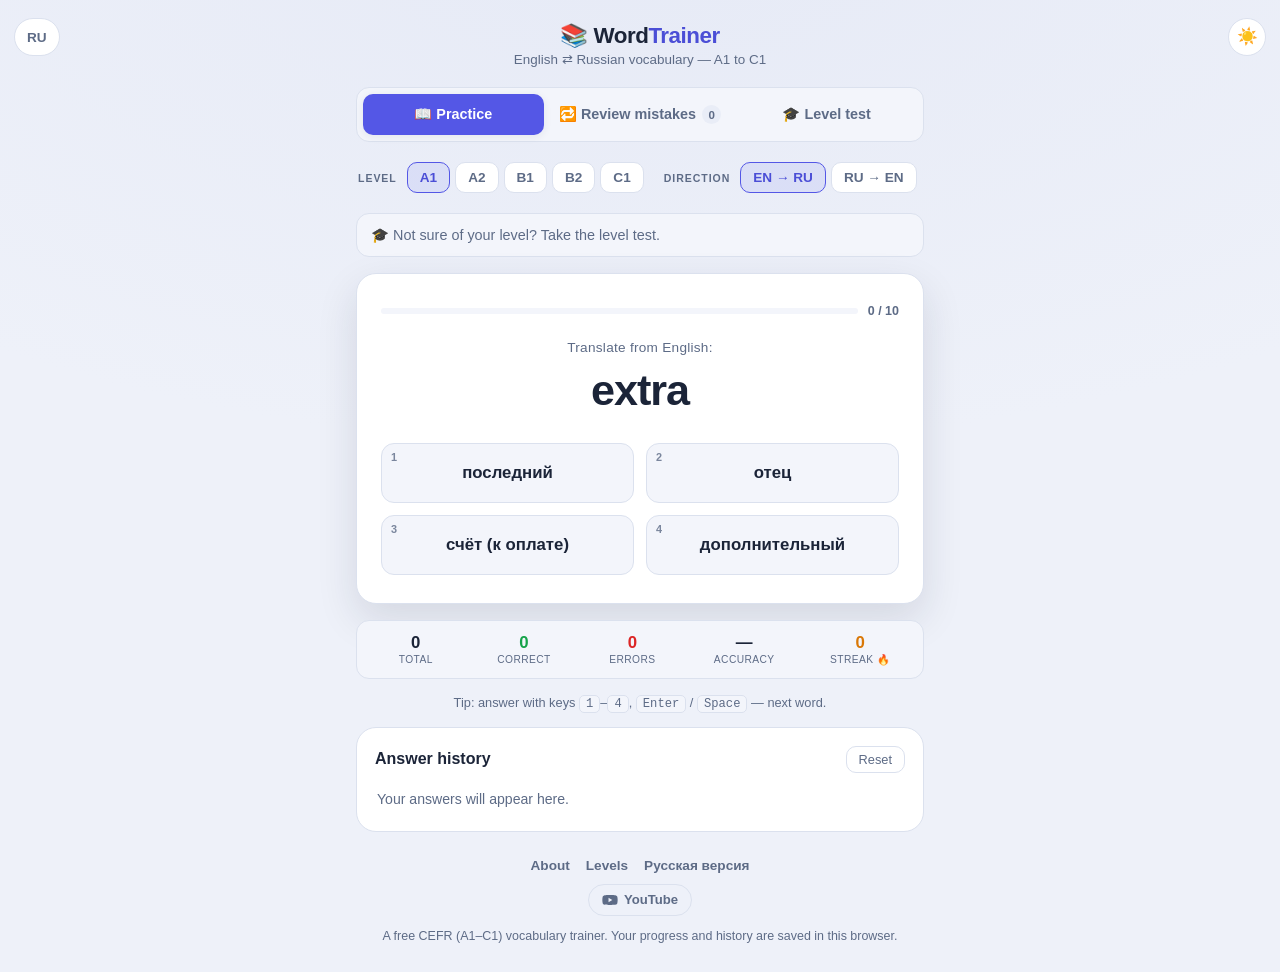
==== en/index.html @ 87e166eb "push" ====
<!DOCTYPE html>
<html lang="en">
<head>
  <meta charset="UTF-8" />
  <meta name="viewport" content="width=device-width, initial-scale=1.0, viewport-fit=cover" />
  <meta name="theme-color" content="#0b1020" />
  <title>English ⇄ Russian Vocabulary Trainer — Learn Words A1–C1 Free</title>
  <meta name="description" content="Free online vocabulary trainer: see a word and pick from 4 translation options. Levels A1–C1, both directions (English↔Russian), 10-word rounds, mistakes review, answer history and a level test." />
  <meta name="keywords" content="english vocabulary trainer, russian vocabulary, learn english words, learn russian words, A1 A2 B1 B2 C1, english level test, word quiz" />
  <meta name="robots" content="index, follow" />
  <link rel="canonical" href="https://example.com/en/" />
  <link rel="alternate" hreflang="en" href="https://example.com/en/" />
  <link rel="alternate" hreflang="ru" href="https://example.com/ru/" />
  <link rel="alternate" hreflang="x-default" href="https://example.com/ru/" />

  <meta property="og:type" content="website" />
  <meta property="og:title" content="English ⇄ Russian Vocabulary Trainer (A1–C1)" />
  <meta property="og:description" content="Learn vocabulary in a quiz format. Levels A1–C1, both directions, rounds, mistakes review, level test." />
  <meta property="og:locale" content="en_US" />
  <meta property="og:url" content="https://example.com/en/" />
  <meta name="twitter:card" content="summary" />
  <meta name="twitter:title" content="English ⇄ Russian Vocabulary Trainer (A1–C1)" />
  <meta name="twitter:description" content="Learn vocabulary in a quiz format. Levels A1–C1, level test." />

  <link rel="icon" href="data:image/svg+xml,<svg xmlns='http://www.w3.org/2000/svg' viewBox='0 0 100 100'><text y='.9em' font-size='90'>📚</text></svg>" />

  <script type="application/ld+json">
  {
    "@context": "https://schema.org",
    "@type": "WebApplication",
    "name": "English ⇄ Russian Vocabulary Trainer",
    "description": "Online vocabulary trainer with levels A1–C1 in a quiz format with 4 answer options.",
    "applicationCategory": "EducationalApplication",
    "operatingSystem": "Web",
    "inLanguage": "en",
    "offers": { "@type": "Offer", "price": "0", "priceCurrency": "USD" }
  }
  </script>
  <script type="application/ld+json">
  { "@context": "https://schema.org", "@graph": [
    { "@type": "WebSite", "@id": "https://example.com/#website", "url": "https://example.com/", "name": "WordTrainer", "inLanguage": "en" },
    { "@type": "Organization", "@id": "https://example.com/#org", "name": "WordTrainer", "url": "https://example.com/", "logo": "https://example.com/icon.svg" }
  ] }
  </script>

  <link rel="stylesheet" href="../css/style.css" />
  <script>
    (function () {
      try {
        var t = localStorage.getItem("wordtrainer_theme");
        if (!t) { t = (window.matchMedia && window.matchMedia("(prefers-color-scheme: light)").matches) ? "light" : "dark"; }
        document.documentElement.setAttribute("data-theme", t);
      } catch (e) {}
    })();
  </script>
</head>
<body>
  <a class="skip-link" href="#quiz">Skip to the trainer</a>

  <header class="app-header">
    <a class="lang-switch" href="../ru/" hreflang="ru" aria-label="Переключиться на русский">RU</a>
    <button class="theme-btn" id="theme-btn" type="button" aria-label="Toggle theme" title="Toggle theme">🌙</button>
    <h1 class="logo">📚 Word<span>Trainer</span></h1>
    <p class="tagline">English ⇄ Russian vocabulary — A1 to C1</p>
  </header>

  <main class="container">
    <section class="controls" aria-label="Settings">
      <div class="control-group">
        <span class="control-label">Level</span>
        <div class="level-switch" role="group" aria-label="Choose level">
          <button class="level-btn is-active" data-level="A1">A1</button>
          <button class="level-btn" data-level="A2">A2</button>
          <button class="level-btn" data-level="B1">B1</button>
          <button class="level-btn" data-level="B2">B2</button>
          <button class="level-btn" data-level="C1">C1</button>
        </div>
      </div>
      <div class="control-group">
        <span class="control-label">Direction</span>
        <div class="dir-switch" role="group" aria-label="Translation direction">
          <button class="dir-btn is-active" data-dir="en-ru">EN → RU</button>
          <button class="dir-btn" data-dir="ru-en">RU → EN</button>
        </div>
      </div>
    </section>

    <nav class="modes" aria-label="Modes">
      <button class="mode-btn is-active" data-mode="infinite">📖 Practice</button>
      <button class="mode-btn" data-mode="mistakes">🔁 Review mistakes <span class="badge" id="mistakes-count">0</span></button>
      <button class="mode-btn" data-mode="test">🎓 Level test</button>
    </nav>

    <div class="suggest is-tip" id="suggest">
      <span id="suggest-text"></span>
      <span class="suggest-actions">
        <button id="suggest-accept" class="suggest-yes">Go</button>
        <button id="suggest-dismiss" class="suggest-no">Not now</button>
      </span>
    </div>

    <section class="stats" aria-label="Statistics" id="stats-panel">
      <div class="stat"><span class="stat-value" id="stat-total">0</span><span class="stat-name">Total</span></div>
      <div class="stat"><span class="stat-value stat-correct" id="stat-correct">0</span><span class="stat-name">Correct</span></div>
      <div class="stat"><span class="stat-value stat-wrong" id="stat-wrong">0</span><span class="stat-name">Errors</span></div>
      <div class="stat"><span class="stat-value" id="stat-accuracy">—</span><span class="stat-name">Accuracy</span></div>
      <div class="stat"><span class="stat-value stat-streak" id="stat-streak">0</span><span class="stat-name">Streak 🔥</span></div>
    </section>

    <section class="quiz" id="quiz" aria-live="polite">
      <div class="round-progress" id="round-progress">
        <div class="round-bar"><div class="round-bar-fill" id="round-bar-fill"></div></div>
        <span class="round-count" id="round-count">0 / 10</span>
      </div>
      <p class="quiz-prompt" id="quiz-prompt">Translate the word:</p>
      <h2 class="quiz-word" id="quiz-word">—</h2>
      <div class="options" id="options"></div>
      <button class="next-btn" id="next-btn" hidden>Next →</button>
    </section>

    <section class="summary" id="summary" hidden>
      <div class="summary-emoji" id="summary-emoji">🎉</div>
      <h2 class="summary-title" id="summary-title">Round complete!</h2>
      <div class="summary-score"><span id="summary-correct">0</span> / <span id="summary-total">10</span></div>
      <p class="summary-line" id="summary-acc">Accuracy: 0%</p>
      <p class="summary-line" id="summary-streak">Streak: 0 🔥</p>
      <div class="summary-actions">
        <button class="next-btn" id="summary-again">10 more words →</button>
        <button class="reset-btn" id="summary-level">Change level</button>
      </div>
    </section>

    <section class="testbox" id="testbox" hidden>
      <div id="test-intro">
        <h2 class="testbox-title">🎓 Level test</h2>
        <p class="testbox-desc">An adaptive test: words go from easy (A1) to hard (C1). As soon as it gets tough, the test stops on its own. Takes 1–2 minutes.</p>
        <button class="next-btn" id="test-start">Start test</button>
      </div>
      <div id="test-progress" hidden>
        <p class="test-meta"><span id="test-level-label">A1</span> · question <span id="test-q-num">1</span></p>
        <div class="test-bar"><div class="test-bar-fill" id="test-bar-fill"></div></div>
        <p class="quiz-prompt" id="test-prompt">Translate the word:</p>
        <h2 class="quiz-word" id="test-word">—</h2>
        <div class="options" id="test-options"></div>
      </div>
      <div id="test-result" hidden>
        <h2 class="testbox-title">Your level: <span id="test-level-result">—</span></h2>
        <div id="test-breakdown" class="test-breakdown"></div>
        <div class="test-result-actions">
          <button class="next-btn" id="test-use-level">Study at this level</button>
          <button class="reset-btn" id="test-retry">Retake</button>
        </div>
      </div>
    </section>

    <p class="hint" id="hint">Tip: answer with keys <kbd>1</kbd>–<kbd>4</kbd>, <kbd>Enter</kbd> / <kbd>Space</kbd> — next word.</p>

    <section class="history" id="history-section">
      <div class="history-head">
        <h2 class="history-title">Answer history</h2>
        <button class="reset-btn small" id="reset-btn">Reset</button>
      </div>
      <ul class="history-list" id="history-list">
        <li class="history-empty">Your answers will appear here.</li>
      </ul>
    </section>
  </main>

  <footer class="app-footer">
    <nav class="footer-nav" aria-label="Footer">
      <a href="about/">About</a>
      <a href="level/a1/">Levels</a>
      <a href="../ru/" hreflang="ru">Русская версия</a>
    </nav>
    <div class="footer-social">
      <a class="social" href="#" rel="noopener" target="_blank" aria-label="YouTube">
        <svg viewBox="0 0 24 24" fill="currentColor" aria-hidden="true"><path d="M23 7.2a3 3 0 0 0-2.1-2.1C19 4.5 12 4.5 12 4.5s-7 0-8.9.6A3 3 0 0 0 1 7.2 31 31 0 0 0 .5 12 31 31 0 0 0 1 16.8a3 3 0 0 0 2.1 2.1c1.9.6 8.9.6 8.9.6s7 0 8.9-.6a3 3 0 0 0 2.1-2.1A31 31 0 0 0 23.5 12 31 31 0 0 0 23 7.2zM9.8 15.3V8.7l5.7 3.3-5.7 3.3z"/></svg>
        YouTube
      </a>
    </div>
    <p class="footer-note">A free CEFR (A1–C1) vocabulary trainer. Your progress and history are saved in this browser.</p>
  </footer>

  <script src="../data/a1.js"></script>
  <script src="../data/a2.js"></script>
  <script src="../data/b1.js"></script>
  <script src="../data/b2.js"></script>
  <script src="../data/c1.js"></script>
  <script src="../js/app.js"></script>
</body>
</html>
---- css/style.css ----
/* ==========================================================================
   WordTrainer — визуальная система (редизайн, Фаза 4)
   Принципы §10: карточка-доминанта · три визуальных класса осей ·
   тонкая статистика · видимый ритм раунда · две темы · мобайл-фёрст.
   ========================================================================== */

/* ---- Токены: тёмная тема (по умолчанию) ---- */
:root {
  --bg-1: #0b1020;
  --bg-2: #131a31;
  --surface: #1a2238;        /* карточки */
  --surface-2: #222c46;      /* вложенные элементы */
  --surface-3: #2b3656;      /* ховеры */
  --text: #eef2fb;
  --text-dim: #9aa6c2;
  --accent: #6366f1;
  --accent-hover: #8b8ff8;
  --accent-soft: rgba(99,102,241,.14);
  --correct: #22c55e;
  --correct-soft: rgba(34,197,94,.16);
  --wrong: #ef4444;
  --wrong-soft: rgba(239,68,68,.16);
  --gold: #f59e0b;
  --border: #2c3754;
  --radius-card: 20px;
  --radius: 13px;
  --radius-sm: 10px;
  --shadow-card: 0 18px 50px rgba(0,0,0,.45);
  --shadow-soft: 0 2px 8px rgba(0,0,0,.25);
  --font: -apple-system, BlinkMacSystemFont, "Segoe UI", Roboto, "Helvetica Neue", Arial, sans-serif;
}

/* ---- Токены: светлая тема ---- */
[data-theme="light"] {
  --bg-1: #eef1f9;
  --bg-2: #e6eaf6;
  --surface: #ffffff;
  --surface-2: #f3f5fb;
  --surface-3: #e9edf7;
  --text: #1b2438;
  --text-dim: #5d6b86;
  --accent: #5457e6;
  --accent-hover: #4b4ed6;
  --accent-soft: rgba(84,87,230,.10);
  --correct: #16a34a;
  --correct-soft: rgba(22,163,74,.12);
  --wrong: #dc2626;
  --wrong-soft: rgba(220,38,38,.10);
  --gold: #d97706;
  --border: #dbe1ee;
  --shadow-card: 0 16px 40px rgba(27,36,56,.12);
  --shadow-soft: 0 2px 8px rgba(27,36,56,.07);
}

* { box-sizing: border-box; margin: 0; padding: 0; }

html { scroll-behavior: smooth; }

body {
  font-family: var(--font);
  color: var(--text);
  background:
    radial-gradient(1100px 520px at 50% -8%, var(--bg-2), transparent),
    var(--bg-1);
  background-attachment: fixed;
  min-height: 100vh;
  display: flex;
  flex-direction: column;
  -webkit-font-smoothing: antialiased;
  -webkit-text-size-adjust: 100%;
  -webkit-tap-highlight-color: transparent;
  padding-bottom: env(safe-area-inset-bottom);
  transition: background-color .25s ease, color .25s ease;
}

.skip-link {
  position: absolute; left: -999px; top: 0; z-index: 20;
  background: var(--accent); color: #fff; padding: 10px 16px; border-radius: 0 0 8px 0;
}
.skip-link:focus { left: 0; }

:focus-visible { outline: 2px solid var(--accent-hover); outline-offset: 2px; }

/* ===== Шапка (ось 1: глобально) ===== */
.app-header { position: relative; text-align: center; padding: 22px 60px 6px; }
.logo { font-size: 1.4rem; font-weight: 800; letter-spacing: -.5px; }
.logo span { color: var(--accent-hover); }
.tagline { color: var(--text-dim); margin-top: 3px; font-size: .84rem; }

.theme-btn, .lang-switch {
  position: absolute; top: 18px;
  height: 38px; border-radius: 19px;
  background: var(--surface); border: 1px solid var(--border); color: var(--text-dim);
  cursor: pointer; display: flex; align-items: center; justify-content: center;
  transition: border-color .15s ease, color .15s ease, transform .1s ease;
  text-decoration: none;
}
.theme-btn { right: 14px; width: 38px; font-size: 1.05rem; line-height: 1; }
.lang-switch { left: 14px; min-width: 38px; padding: 0 12px; font-size: .85rem; font-weight: 700; }
.theme-btn:hover, .lang-switch:hover { border-color: var(--accent); color: var(--text); }
.theme-btn:hover { transform: scale(1.06); }

/* ===== Контейнер + порядок потока (реорганизация §5.3) ===== */
.container {
  width: 100%; max-width: 600px; margin: 0 auto; flex: 1;
  padding: 14px 16px 8px;
  display: flex; flex-direction: column; gap: 16px;
}
.modes      { order: 1; }
.controls   { order: 2; }
.suggest    { order: 3; }
.quiz       { order: 4; }
.summary    { order: 4; }
.testbox    { order: 4; }
.stats      { order: 5; }
.hint       { order: 6; }
.history    { order: 7; }

/* ===== Ось 2a: зоны — ОСНОВНАЯ навигация (сегмент-контрол, залитый актив) ===== */
.modes {
  display: flex; gap: 6px;
  background: var(--surface-2); border: 1px solid var(--border);
  border-radius: var(--radius); padding: 6px;
}
.mode-btn {
  flex: 1 1 0; min-width: 0;
  background: transparent; border: none; color: var(--text-dim);
  border-radius: var(--radius-sm); padding: 11px 8px;
  font-size: .9rem; font-weight: 600; cursor: pointer; white-space: nowrap;
  display: flex; align-items: center; justify-content: center; gap: 6px;
  transition: background .15s ease, color .15s ease;
}
.mode-btn:hover { color: var(--text); }
.mode-btn.is-active { background: var(--accent); color: #fff; box-shadow: var(--shadow-soft); }
.badge {
  display: inline-flex; align-items: center; justify-content: center;
  min-width: 19px; height: 19px; padding: 0 5px; border-radius: 999px;
  background: rgba(0,0,0,.22); color: inherit; font-size: .72rem; font-weight: 700;
}
.mode-btn:not(.is-active) .badge { background: var(--surface-3); }

/* ===== Ось 2b: уровень/направление — ВТОРИЧНЫЕ настройки (контурный актив) ===== */
.controls {
  display: flex; flex-wrap: wrap; gap: 14px 20px; align-items: center;
  padding: 4px 2px;
}
.control-group { display: flex; align-items: center; gap: 10px; }
.control-label {
  font-size: .66rem; text-transform: uppercase; letter-spacing: .09em;
  color: var(--text-dim); font-weight: 700;
}
.level-switch, .dir-switch { display: flex; gap: 5px; flex-wrap: wrap; }
.level-btn, .dir-btn {
  background: var(--surface); color: var(--text-dim);
  border: 1px solid var(--border); border-radius: var(--radius-sm);
  padding: 7px 12px; font-size: .85rem; font-weight: 600; cursor: pointer;
  transition: color .15s ease, border-color .15s ease, background .15s ease;
}
.level-btn:hover, .dir-btn:hover { color: var(--text); border-color: var(--accent); }
.level-btn.is-active, .dir-btn.is-active {
  background: var(--accent-soft); color: var(--accent-hover); border-color: var(--accent);
}

/* ===== Бар подсказок / адаптивное предложение (ось «обратная связь») ===== */
.suggest {
  display: flex; flex-wrap: wrap; align-items: center; justify-content: space-between; gap: 10px;
  border: 1px solid var(--border); border-radius: var(--radius); padding: 11px 14px; font-size: .9rem;
  background: var(--accent-soft);
}
.suggest[hidden] { display: none; }
.suggest.is-tip { background: var(--surface-2); color: var(--text-dim); }
.suggest.is-tip #suggest-text { line-height: 1.4; }
.suggest.is-tip .suggest-actions { display: none; }
.suggest-actions { display: flex; gap: 8px; }
.suggest-yes, .suggest-no {
  border: none; border-radius: 9px; padding: 8px 15px; font-weight: 600; cursor: pointer; font-size: .85rem;
}
.suggest-yes { background: var(--accent); color: #fff; }
.suggest-no { background: var(--surface-3); color: var(--text-dim); }

/* ===== Карточка вопроса — ДОМИНАНТА (§10.1) ===== */
.quiz {
  background: var(--surface); border: 1px solid var(--border);
  border-radius: var(--radius-card); box-shadow: var(--shadow-card);
  padding: 30px 24px 28px; text-align: center;
}
.quiz[hidden] { display: none; }

.round-progress { display: flex; align-items: center; gap: 10px; margin-bottom: 22px; }
.round-bar { flex: 1; height: 6px; background: var(--surface-2); border-radius: 999px; overflow: hidden; }
.round-bar-fill { height: 100%; width: 0%; background: var(--accent); border-radius: 999px; transition: width .3s ease; }
.round-count { font-size: .78rem; color: var(--text-dim); font-weight: 700; white-space: nowrap; }

.quiz-prompt { color: var(--text-dim); font-size: .85rem; letter-spacing: .02em; }
.quiz-word {
  font-size: 2.7rem; font-weight: 800; letter-spacing: -1px;
  margin: 12px 0 28px; word-break: break-word; line-height: 1.1;
}

.options { display: grid; grid-template-columns: 1fr 1fr; gap: 12px; }
.option {
  position: relative; background: var(--surface-2); color: var(--text);
  border: 1.5px solid var(--border); border-radius: var(--radius);
  padding: 17px 14px; font-size: 1.05rem; font-weight: 600; cursor: pointer;
  text-align: center; min-height: 60px;
  transition: transform .08s ease, border-color .15s ease, background .15s ease;
}
.option:hover:not(:disabled) { border-color: var(--accent); background: var(--surface-3); transform: translateY(-1px); }
.option:active:not(:disabled) { transform: translateY(0); }
.option:disabled { cursor: default; }
.option .num {
  position: absolute; top: 7px; left: 9px; font-size: .68rem; color: var(--text-dim); font-weight: 700; opacity: .8;
}
.option.correct { background: var(--correct-soft); border-color: var(--correct); color: var(--correct); }
.option.wrong { background: var(--wrong-soft); border-color: var(--wrong); color: var(--wrong); }

.next-btn {
  margin-top: 24px; background: var(--accent); color: #fff; border: none;
  border-radius: var(--radius); padding: 14px 30px; font-size: 1.05rem; font-weight: 700;
  cursor: pointer; transition: background .15s ease, transform .1s ease;
}
.next-btn:hover { background: var(--accent-hover); }
.next-btn:active { transform: scale(.98); }

.hint { text-align: center; color: var(--text-dim); font-size: .8rem; }
.hint[hidden] { display: none; }
.hint kbd {
  background: var(--surface-2); border: 1px solid var(--border);
  border-radius: 5px; padding: 1px 6px; font-size: .76rem;
}

/* ===== Экран итога раунда (§5.5) ===== */
.summary {
  background: var(--surface); border: 1px solid var(--border);
  border-radius: var(--radius-card); box-shadow: var(--shadow-card);
  padding: 34px 24px; text-align: center;
}
.summary[hidden] { display: none; }
.summary-emoji { font-size: 3.2rem; line-height: 1; margin-bottom: 8px; }
.summary-title { font-size: 1.5rem; margin-bottom: 16px; }
.summary-score { font-size: 2.8rem; font-weight: 800; letter-spacing: -1px; }
.summary-score #summary-correct { color: var(--correct); }
.summary-line { color: var(--text-dim); margin-top: 6px; }
.summary-actions { display: flex; flex-direction: column; gap: 10px; align-items: center; margin-top: 24px; }
.summary-actions .next-btn { width: 100%; max-width: 280px; margin-top: 0; }

/* ===== Статистика — ТОНКАЯ полоса (мета, §10.1) ===== */
.stats {
  display: flex; flex-wrap: wrap; justify-content: space-around; gap: 6px 10px;
  background: var(--surface-2); border: 1px solid var(--border);
  border-radius: var(--radius); padding: 12px 10px;
}
.stats[hidden] { display: none; }
.stat { display: flex; flex-direction: column; align-items: center; gap: 1px; min-width: 52px; }
.stat-value { font-size: 1.05rem; font-weight: 800; }
.stat-name { font-size: .64rem; color: var(--text-dim); text-transform: uppercase; letter-spacing: .04em; }
.stat-correct { color: var(--correct); }
.stat-wrong { color: var(--wrong); }
.stat-streak { color: var(--gold); }

/* ===== Тест уровня ===== */
.testbox {
  background: var(--surface); border: 1px solid var(--border);
  border-radius: var(--radius-card); box-shadow: var(--shadow-card);
  padding: 28px 24px; text-align: center;
}
.testbox[hidden] { display: none; }
.testbox-title { font-size: 1.4rem; margin-bottom: 10px; }
.testbox-desc { color: var(--text-dim); margin-bottom: 20px; line-height: 1.5; }
.test-meta { color: var(--text-dim); font-size: .85rem; margin-bottom: 8px; }
#test-level-label { color: var(--accent-hover); font-weight: 700; }
.test-bar { height: 6px; background: var(--surface-2); border-radius: 999px; overflow: hidden; margin-bottom: 20px; }
.test-bar-fill { height: 100%; width: 0%; background: var(--accent); transition: width .25s ease; }
.test-breakdown { display: flex; flex-direction: column; gap: 7px; margin: 18px 0; }
.test-row { display: flex; align-items: center; gap: 10px; background: var(--surface-2); border-radius: var(--radius-sm); padding: 9px 13px; font-size: .9rem; }
.test-row .lvl { font-weight: 700; width: 34px; text-align: left; }
.test-row .rowbar { flex: 1; height: 8px; background: rgba(127,127,127,.18); border-radius: 999px; overflow: hidden; }
.test-row .rowbar i { display: block; height: 100%; background: var(--accent); }
.test-row .pct { width: 86px; text-align: right; color: var(--text-dim); }
.test-result-actions { display: flex; flex-direction: column; gap: 10px; align-items: center; }
.test-result-actions .next-btn { margin-top: 0; }

/* ===== История ===== */
.history { background: var(--surface); border: 1px solid var(--border); border-radius: var(--radius-card); padding: 18px; }
.history-head { display: flex; align-items: center; justify-content: space-between; margin-bottom: 12px; }
.history-title { font-size: 1rem; }
.history-list { list-style: none; display: flex; flex-direction: column; gap: 6px; max-height: 360px; overflow-y: auto; }
.history-item {
  display: flex; align-items: center; gap: 9px;
  padding: 9px 11px; border-radius: var(--radius-sm); background: var(--surface-2); font-size: .9rem;
}
/* .history-item.ok { border-left: 3px solid var(--correct); } */
/* .history-item.no { border-left: 3px solid var(--wrong); } */
.history-item .mark { font-size: .95rem; flex-shrink: 0; }
.history-item .q { font-weight: 700; }
.history-item .arrow { color: var(--text-dim); }
.history-item .a { color: var(--text-dim); }
.history-item .a.wrongans { color: var(--wrong); text-decoration: line-through; opacity: .85; }
.history-item .time { margin-left: auto; color: var(--text-dim); font-size: .74rem; flex-shrink: 0; }
.history-empty { color: var(--text-dim); font-size: .88rem; padding: 6px 2px; }

/* Вторичная кнопка (сброс / сменить уровень) */
.reset-btn {
  align-self: center; background: transparent; color: var(--text-dim);
  border: 1px solid var(--border); border-radius: var(--radius-sm);
  padding: 9px 16px; font-size: .85rem; cursor: pointer;
  transition: color .15s ease, border-color .15s ease;
}
.reset-btn:hover { color: var(--wrong); border-color: var(--wrong); }
.reset-btn.small { padding: 5px 12px; font-size: .8rem; }

/* ===== Футер ===== */
.app-footer { text-align: center; color: var(--text-dim); font-size: .78rem; padding: 18px 16px 28px; max-width: 600px; margin: 0 auto; }

/* ===== Анимации ===== */
@keyframes pop { from { opacity: 0; transform: scale(.97); } to { opacity: 1; transform: scale(1); } }
.quiz-word.animate { animation: pop .18s ease; }
@keyframes rise { from { opacity: 0; transform: translateY(8px); } to { opacity: 1; transform: translateY(0); } }
.summary:not([hidden]) { animation: rise .22s ease; }

/* ===== Мобильная адаптация ===== */
@media (max-width: 600px) {
  .app-header { padding: 18px 56px 4px; }
  .logo { font-size: 1.3rem; }
  .container { padding: 12px; gap: 13px; }

  /* Зоны — в столбик, во всю ширину */
  .modes { flex-direction: column; padding: 6px; }
  .mode-btn { width: 100%; padding: 13px 12px; justify-content: flex-start; }
  .mode-btn .badge { margin-left: auto; }

  /* Настройки — компактно, переносом */
  .controls { gap: 12px 16px; }
  .level-switch { display: grid; grid-template-columns: repeat(5, 1fr); flex: 1; }
  .control-group { flex: 1 1 100%; }

  .quiz { padding: 24px 16px 22px; }
  .quiz-word { font-size: 2.1rem; }
  .options { grid-template-columns: 1fr; gap: 10px; }
  .option { min-height: 54px; font-size: 1rem; }

  .testbox { padding: 22px 16px; }
  .summary { padding: 28px 18px; }
  .summary-score { font-size: 2.4rem; }

  .suggest { font-size: .88rem; }
  .suggest-actions { width: 100%; }
  .suggest-yes, .suggest-no { flex: 1; }

  .stats { padding: 11px 8px; }
  .stat-value { font-size: 1rem; }

  .history { padding: 14px; }
  .history-item { font-size: .85rem; flex-wrap: wrap; row-gap: 2px; }
}

@media (max-width: 380px) {
  .quiz-word { font-size: 1.8rem; }
  .level-btn, .dir-btn { padding: 7px 7px; font-size: .82rem; }
  .stat { min-width: 46px; }
}

/* ===== Подвал: навигация + соцсети ===== */
.app-footer { display: flex; flex-direction: column; gap: 11px; align-items: center; }
.footer-nav { display: flex; gap: 16px; flex-wrap: wrap; justify-content: center; }
.footer-nav a { color: var(--text-dim); text-decoration: none; font-size: .85rem; font-weight: 600; }
.footer-nav a:hover { color: var(--text); }
.footer-social { display: flex; gap: 10px; }
.social {
  display: inline-flex; align-items: center; gap: 6px;
  padding: 7px 13px; border: 1px solid var(--border); border-radius: 999px;
  color: var(--text-dim); text-decoration: none; font-size: .82rem; font-weight: 600;
  transition: border-color .15s ease, color .15s ease;
}
.social:hover { border-color: var(--accent); color: var(--text); }
.social svg { width: 16px; height: 16px; }
.footer-note { font-size: .78rem; color: var(--text-dim); max-width: 560px; line-height: 1.5; }

/* ===== Хлебные крошки ===== */
.breadcrumb { font-size: .82rem; color: var(--text-dim); margin-bottom: 4px; }
.breadcrumb a { color: var(--accent-hover); text-decoration: none; }
.breadcrumb a:hover { text-decoration: underline; }

/* ===== Текстовые / посадочные страницы ===== */
.prose {
  background: var(--surface); border: 1px solid var(--border);
  border-radius: var(--radius-card); box-shadow: var(--shadow-card); padding: 28px 24px;
}
.prose h1 { font-size: 1.6rem; margin-bottom: 12px; letter-spacing: -.5px; line-height: 1.2; }
.prose h2 { font-size: 1.15rem; margin: 22px 0 10px; }
.prose p { color: var(--text-dim); line-height: 1.65; margin-bottom: 12px; }
.prose a.inline { color: var(--accent-hover); }
.cta-btn {
  display: inline-block; background: var(--accent); color: #fff; text-decoration: none;
  padding: 14px 26px; border-radius: var(--radius); font-weight: 700; margin-top: 8px;
  transition: background .15s ease;
}
.cta-btn:hover { background: var(--accent-hover); }
.sample-list { list-style: none; display: grid; grid-template-columns: 1fr 1fr; gap: 8px; margin: 10px 0 6px; }
.sample-list li { background: var(--surface-2); border-radius: var(--radius-sm); padding: 9px 12px; font-size: .9rem; }
.sample-list .en { font-weight: 700; }
.sample-list .ru { color: var(--text-dim); }
.level-nav { display: flex; gap: 6px; flex-wrap: wrap; margin: 14px 0; }
.level-nav a {
  padding: 7px 13px; border: 1px solid var(--border); border-radius: var(--radius-sm);
  color: var(--text-dim); text-decoration: none; font-weight: 600; font-size: .85rem;
}
.level-nav a:hover, .level-nav a.cur { border-color: var(--accent); color: var(--accent-hover); background: var(--accent-soft); }
.faq dt { font-weight: 700; margin-top: 16px; }
.faq dd { color: var(--text-dim); line-height: 1.6; margin: 5px 0 0; }
@media (max-width: 600px) { .sample-list { grid-template-columns: 1fr; } }
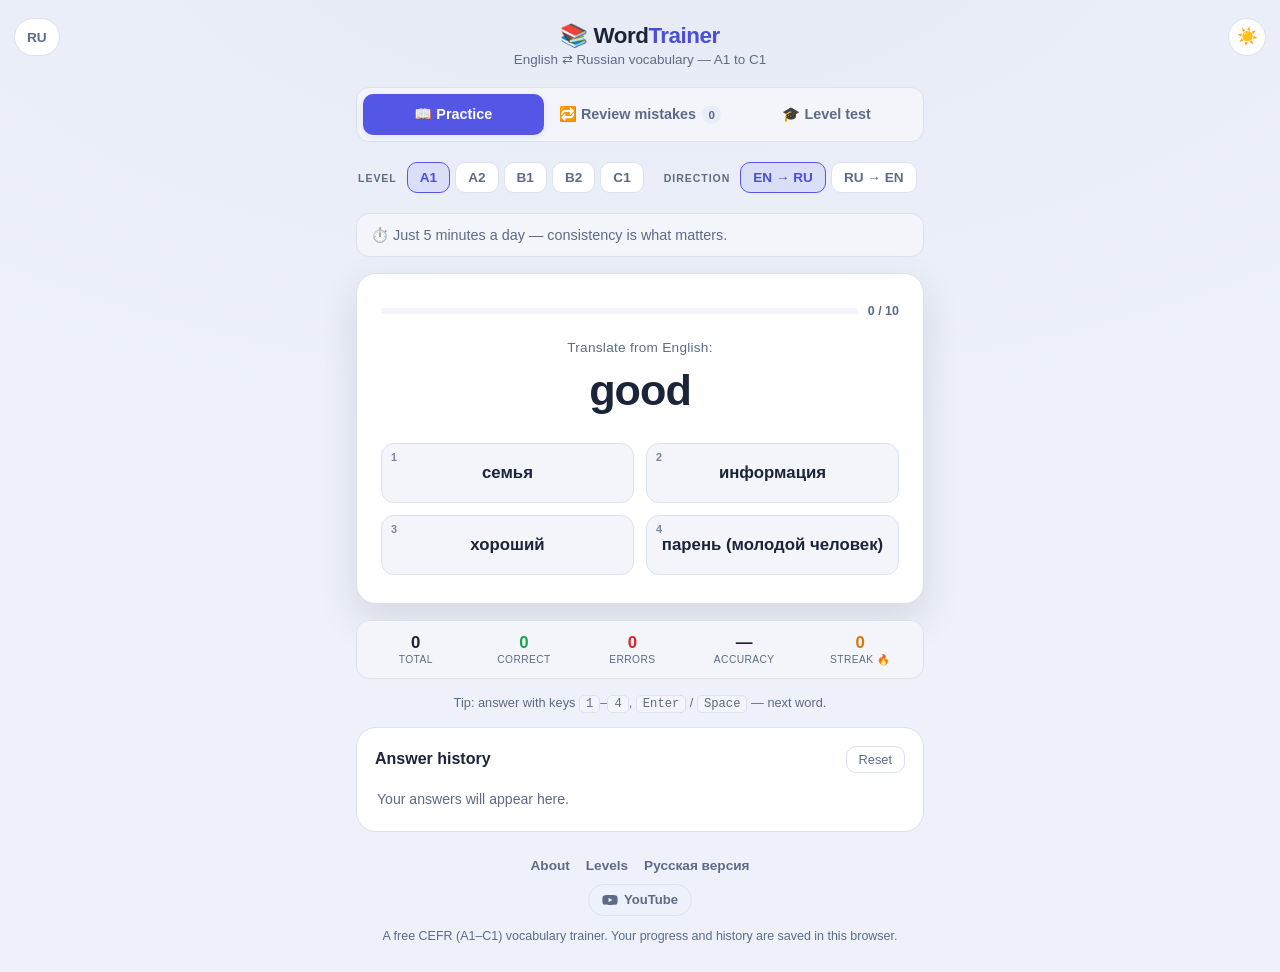
==== commit 63ffedf1: "change link" ====
--- a/en/index.html
+++ b/en/index.html
@@ -8,16 +8,16 @@
   <meta name="description" content="Free online vocabulary trainer: see a word and pick from 4 translation options. Levels A1–C1, both directions (English↔Russian), 10-word rounds, mistakes review, answer history and a level test." />
   <meta name="keywords" content="english vocabulary trainer, russian vocabulary, learn english words, learn russian words, A1 A2 B1 B2 C1, english level test, word quiz" />
   <meta name="robots" content="index, follow" />
-  <link rel="canonical" href="https://example.com/en/" />
-  <link rel="alternate" hreflang="en" href="https://example.com/en/" />
-  <link rel="alternate" hreflang="ru" href="https://example.com/ru/" />
-  <link rel="alternate" hreflang="x-default" href="https://example.com/ru/" />
+  <link rel="canonical" href="https://english-trenazher.ru/en/" />
+  <link rel="alternate" hreflang="en" href="https://english-trenazher.ru/en/" />
+  <link rel="alternate" hreflang="ru" href="https://english-trenazher.ru/ru/" />
+  <link rel="alternate" hreflang="x-default" href="https://english-trenazher.ru/ru/" />
 
   <meta property="og:type" content="website" />
   <meta property="og:title" content="English ⇄ Russian Vocabulary Trainer (A1–C1)" />
   <meta property="og:description" content="Learn vocabulary in a quiz format. Levels A1–C1, both directions, rounds, mistakes review, level test." />
   <meta property="og:locale" content="en_US" />
-  <meta property="og:url" content="https://example.com/en/" />
+  <meta property="og:url" content="https://english-trenazher.ru/en/" />
   <meta name="twitter:card" content="summary" />
   <meta name="twitter:title" content="English ⇄ Russian Vocabulary Trainer (A1–C1)" />
   <meta name="twitter:description" content="Learn vocabulary in a quiz format. Levels A1–C1, level test." />
@@ -38,8 +38,8 @@
   </script>
   <script type="application/ld+json">
   { "@context": "https://schema.org", "@graph": [
-    { "@type": "WebSite", "@id": "https://example.com/#website", "url": "https://example.com/", "name": "WordTrainer", "inLanguage": "en" },
-    { "@type": "Organization", "@id": "https://example.com/#org", "name": "WordTrainer", "url": "https://example.com/", "logo": "https://example.com/icon.svg" }
+    { "@type": "WebSite", "@id": "https://english-trenazher.ru/#website", "url": "https://english-trenazher.ru/", "name": "WordTrainer", "inLanguage": "en" },
+    { "@type": "Organization", "@id": "https://english-trenazher.ru/#org", "name": "WordTrainer", "url": "https://english-trenazher.ru/", "logo": "https://english-trenazher.ru/icon.svg" }
   ] }
   </script>
 
@@ -173,7 +173,7 @@
       <a href="../ru/" hreflang="ru">Русская версия</a>
     </nav>
     <div class="footer-social">
-      <a class="social" href="#" rel="noopener" target="_blank" aria-label="YouTube">
+      <a class="social" href="https://www.youtube.com/@englishshorts17" rel="noopener" target="_blank" aria-label="YouTube">
         <svg viewBox="0 0 24 24" fill="currentColor" aria-hidden="true"><path d="M23 7.2a3 3 0 0 0-2.1-2.1C19 4.5 12 4.5 12 4.5s-7 0-8.9.6A3 3 0 0 0 1 7.2 31 31 0 0 0 .5 12 31 31 0 0 0 1 16.8a3 3 0 0 0 2.1 2.1c1.9.6 8.9.6 8.9.6s7 0 8.9-.6a3 3 0 0 0 2.1-2.1A31 31 0 0 0 23.5 12 31 31 0 0 0 23 7.2zM9.8 15.3V8.7l5.7 3.3-5.7 3.3z"/></svg>
         YouTube
       </a>
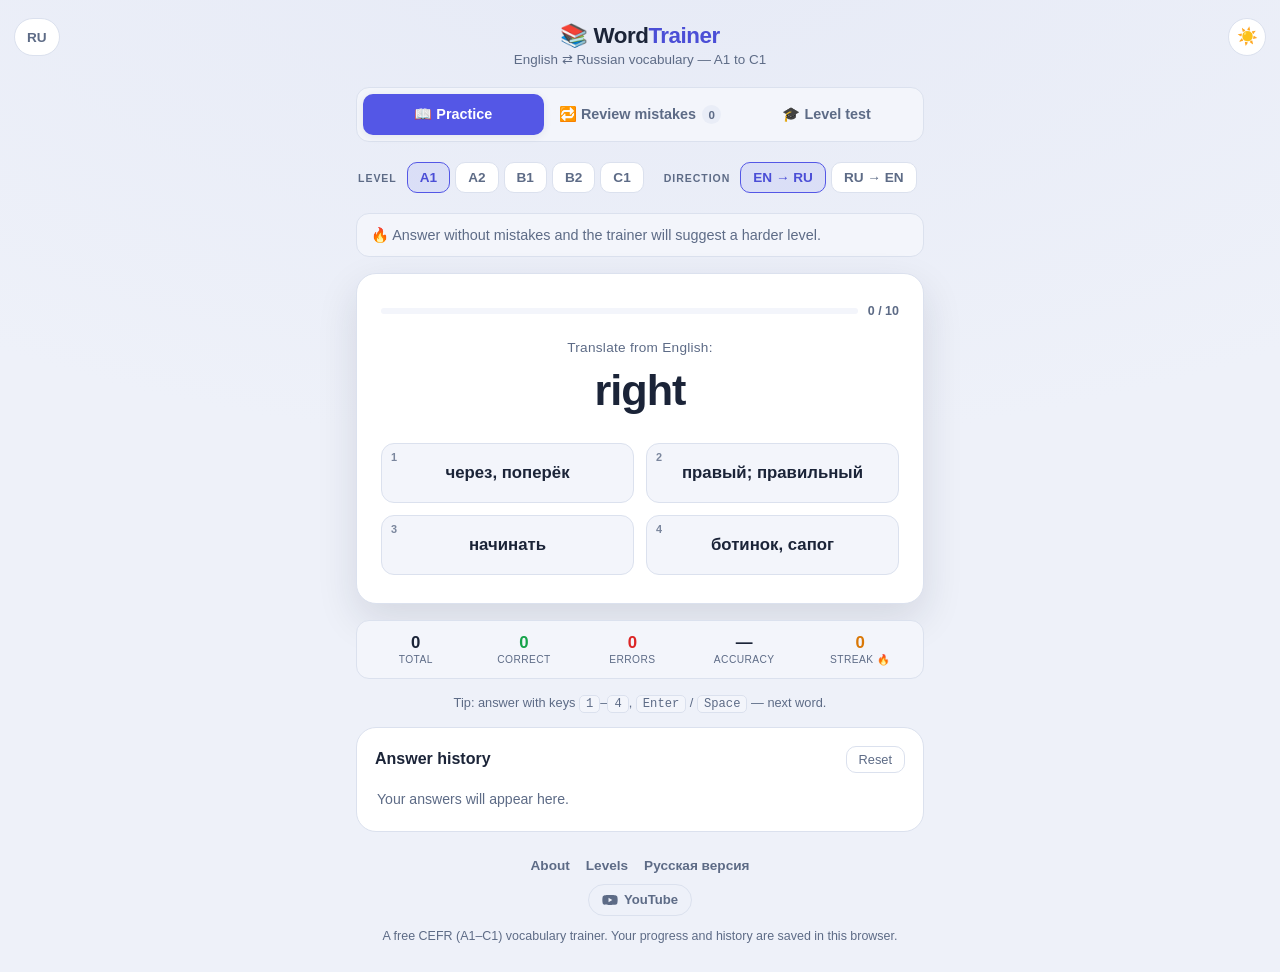
==== commit 1b7f8528: "change title in all files" ====
--- a/en/index.html
+++ b/en/index.html
@@ -38,8 +38,8 @@
   </script>
   <script type="application/ld+json">
   { "@context": "https://schema.org", "@graph": [
-    { "@type": "WebSite", "@id": "https://english-trenazher.ru/#website", "url": "https://english-trenazher.ru/", "name": "WordTrainer", "inLanguage": "en" },
-    { "@type": "Organization", "@id": "https://english-trenazher.ru/#org", "name": "WordTrainer", "url": "https://english-trenazher.ru/", "logo": "https://english-trenazher.ru/icon.svg" }
+    { "@type": "WebSite", "@id": "https://english-trenazher.ru/#website", "url": "https://english-trenazher.ru/", "name": "EnglishTrainer", "inLanguage": "en" },
+    { "@type": "Organization", "@id": "https://english-trenazher.ru/#org", "name": "EnglishTrainer", "url": "https://english-trenazher.ru/", "logo": "https://english-trenazher.ru/icon.svg" }
   ] }
   </script>
 
@@ -47,7 +47,7 @@
   <script>
     (function () {
       try {
-        var t = localStorage.getItem("wordtrainer_theme");
+        var t = localStorage.getItem("EnglishTrainer_theme");
         if (!t) { t = (window.matchMedia && window.matchMedia("(prefers-color-scheme: light)").matches) ? "light" : "dark"; }
         document.documentElement.setAttribute("data-theme", t);
       } catch (e) {}
--- a/css/style.css
+++ b/css/style.css
@@ -1,5 +1,5 @@
 /* ==========================================================================
-   WordTrainer — визуальная система (редизайн, Фаза 4)
+   EnglishTrainer — визуальная система (редизайн, Фаза 4)
    Принципы §10: карточка-доминанта · три визуальных класса осей ·
    тонкая статистика · видимый ритм раунда · две темы · мобайл-фёрст.
    ========================================================================== */
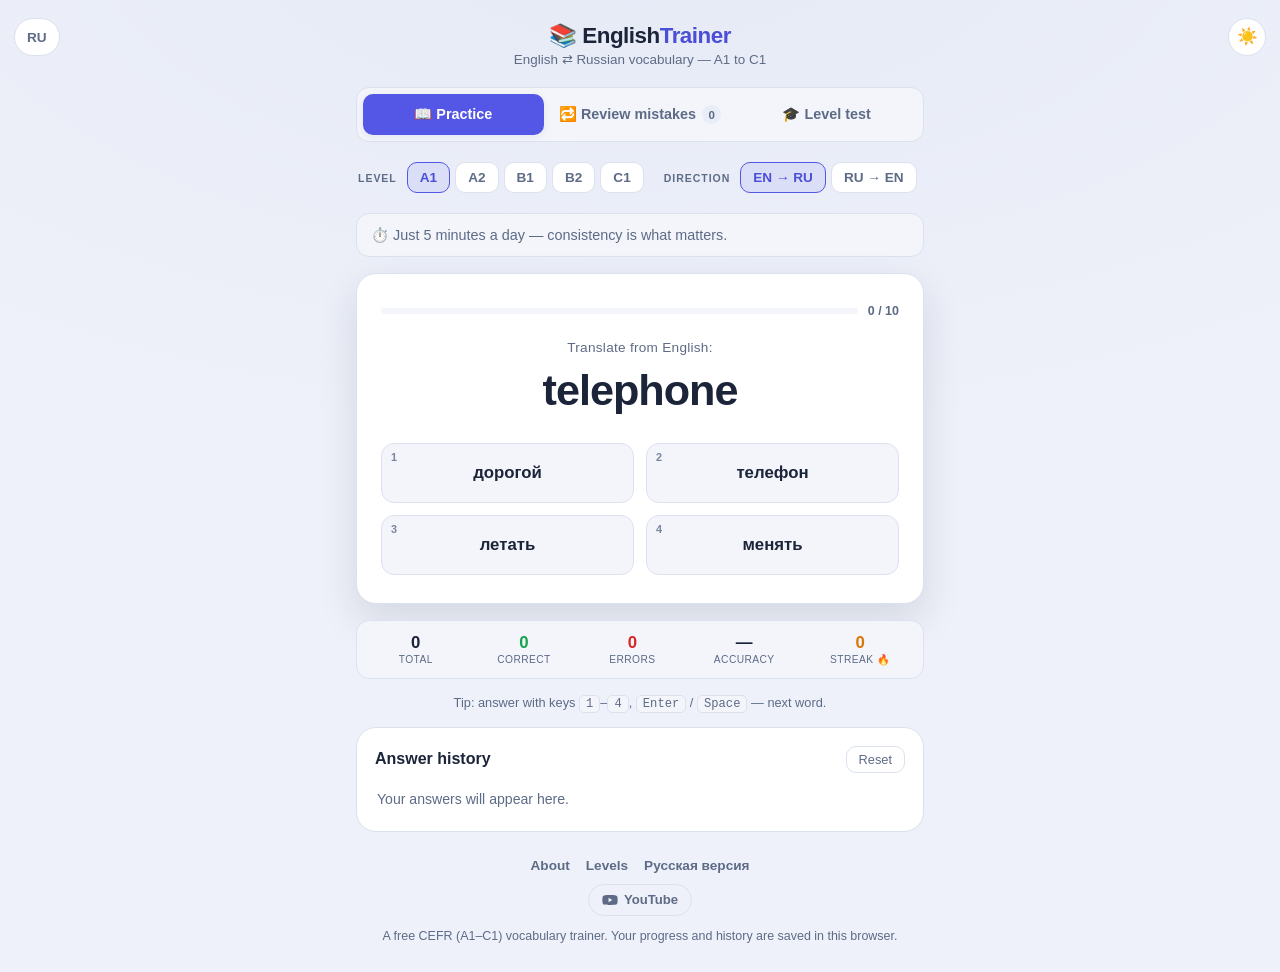
==== commit bff48437: "Word Change English" ====
--- a/en/index.html
+++ b/en/index.html
@@ -60,7 +60,7 @@
   <header class="app-header">
     <a class="lang-switch" href="../ru/" hreflang="ru" aria-label="Переключиться на русский">RU</a>
     <button class="theme-btn" id="theme-btn" type="button" aria-label="Toggle theme" title="Toggle theme">🌙</button>
-    <h1 class="logo">📚 Word<span>Trainer</span></h1>
+    <h1 class="logo">📚 English<span>Trainer</span></h1>
     <p class="tagline">English ⇄ Russian vocabulary — A1 to C1</p>
   </header>
 
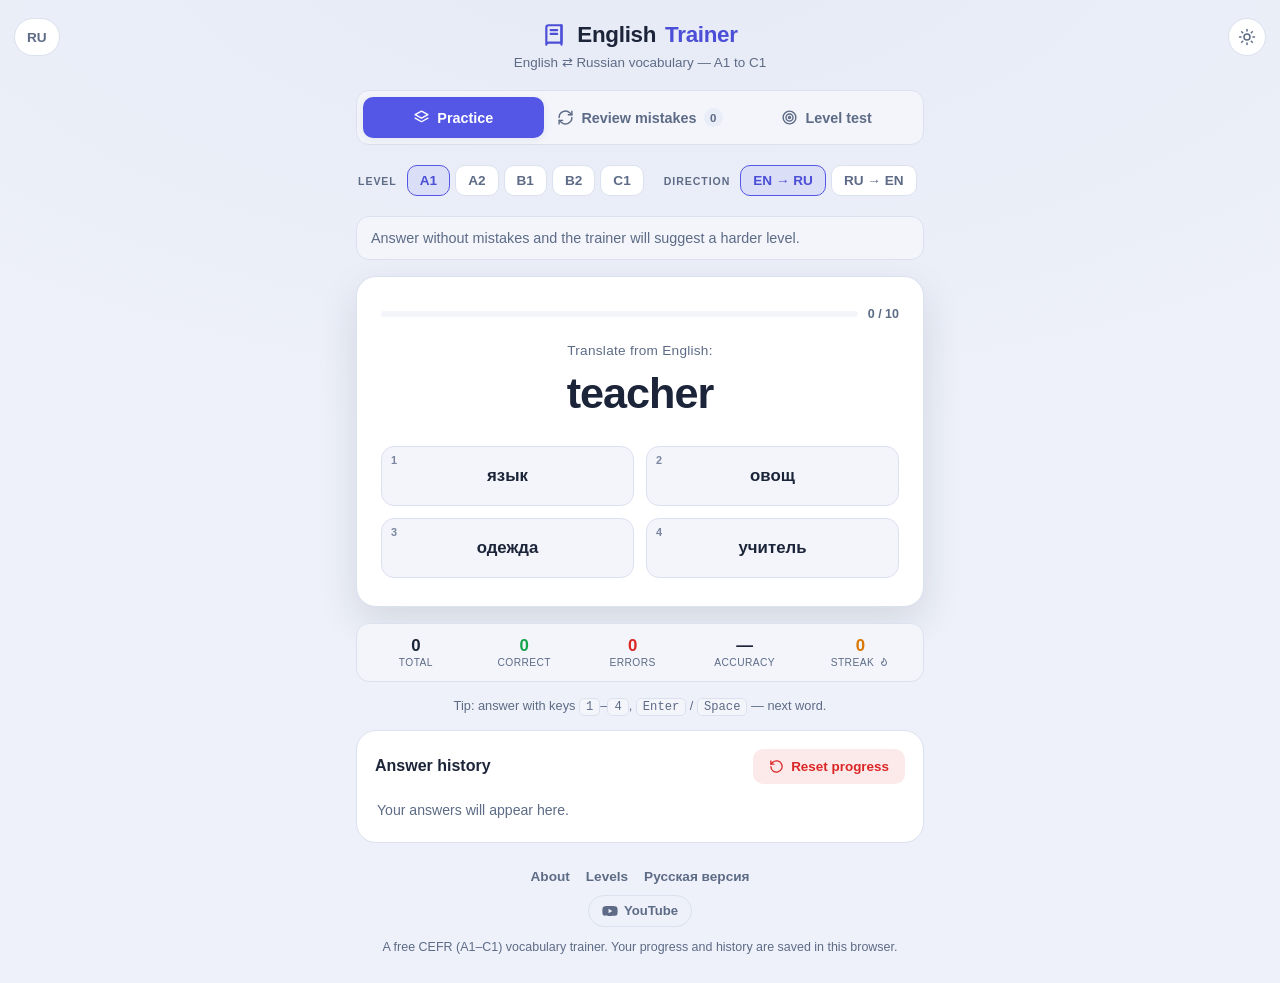
==== commit 2975dded: "fix text and add svg icon + change button" ====
--- a/en/index.html
+++ b/en/index.html
@@ -22,7 +22,7 @@
   <meta name="twitter:title" content="English ⇄ Russian Vocabulary Trainer (A1–C1)" />
   <meta name="twitter:description" content="Learn vocabulary in a quiz format. Levels A1–C1, level test." />
 
-  <link rel="icon" href="data:image/svg+xml,<svg xmlns='http://www.w3.org/2000/svg' viewBox='0 0 100 100'><text y='.9em' font-size='90'>📚</text></svg>" />
+  <link rel="icon" href="data:image/svg+xml,<svg xmlns='http://www.w3.org/2000/svg' viewBox='0 0 32 32'><rect width='32' height='32' rx='7' fill='%236366f1'/><g fill='none' stroke='white' stroke-width='2.2' stroke-linecap='round' stroke-linejoin='round'><path d='M9 8h8a1.5 1.5 0 0 1 1.5 1.5V24H10.5A1.5 1.5 0 0 0 9 25.5z'/><path d='M18.5 9.5V24'/></g></svg>" />
 
   <script type="application/ld+json">
   {
@@ -59,8 +59,8 @@
 
   <header class="app-header">
     <a class="lang-switch" href="../ru/" hreflang="ru" aria-label="Переключиться на русский">RU</a>
-    <button class="theme-btn" id="theme-btn" type="button" aria-label="Toggle theme" title="Toggle theme">🌙</button>
-    <h1 class="logo">📚 English<span>Trainer</span></h1>
+    <button class="theme-btn" id="theme-btn" type="button" aria-label="Toggle theme" title="Toggle theme"></button>
+    <h1 class="logo"><svg class="mark" viewBox="0 0 24 24" fill="none" stroke="currentColor" stroke-width="2" stroke-linecap="round" stroke-linejoin="round"><path d="M4 5a2 2 0 0 1 2-2h12v16H6a2 2 0 0 0-2 2z"/><path d="M18 3v18"/><path d="M8 7.5h6M8 11h6"/></svg>English<span>Trainer</span></h1>
     <p class="tagline">English ⇄ Russian vocabulary — A1 to C1</p>
   </header>
 
@@ -86,9 +86,9 @@
     </section>
 
     <nav class="modes" aria-label="Modes">
-      <button class="mode-btn is-active" data-mode="infinite">📖 Practice</button>
-      <button class="mode-btn" data-mode="mistakes">🔁 Review mistakes <span class="badge" id="mistakes-count">0</span></button>
-      <button class="mode-btn" data-mode="test">🎓 Level test</button>
+      <button class="mode-btn is-active" data-mode="infinite"><svg viewBox="0 0 24 24" fill="none" stroke="currentColor" stroke-width="2" stroke-linecap="round" stroke-linejoin="round"><path d="M12 3 3 8l9 5 9-5-9-5z"/><path d="M3 13l9 5 9-5"/></svg>Practice</button>
+      <button class="mode-btn" data-mode="mistakes"><svg viewBox="0 0 24 24" fill="none" stroke="currentColor" stroke-width="2" stroke-linecap="round" stroke-linejoin="round"><path d="M3 12a9 9 0 0 1 15-6.7L21 8"/><path d="M21 3v5h-5"/><path d="M21 12a9 9 0 0 1-15 6.7L3 16"/><path d="M3 21v-5h5"/></svg>Review mistakes <span class="badge" id="mistakes-count">0</span></button>
+      <button class="mode-btn" data-mode="test"><svg viewBox="0 0 24 24" fill="none" stroke="currentColor" stroke-width="2"><circle cx="12" cy="12" r="9"/><circle cx="12" cy="12" r="5"/><circle cx="12" cy="12" r="1.5"/></svg>Level test</button>
     </nav>
 
     <div class="suggest is-tip" id="suggest">
@@ -104,7 +104,7 @@
       <div class="stat"><span class="stat-value stat-correct" id="stat-correct">0</span><span class="stat-name">Correct</span></div>
       <div class="stat"><span class="stat-value stat-wrong" id="stat-wrong">0</span><span class="stat-name">Errors</span></div>
       <div class="stat"><span class="stat-value" id="stat-accuracy">—</span><span class="stat-name">Accuracy</span></div>
-      <div class="stat"><span class="stat-value stat-streak" id="stat-streak">0</span><span class="stat-name">Streak 🔥</span></div>
+      <div class="stat"><span class="stat-value stat-streak" id="stat-streak">0</span><span class="stat-name">Streak <svg class="flame" viewBox="0 0 24 24" fill="none" stroke="currentColor" stroke-width="2" stroke-linecap="round" stroke-linejoin="round"><path d="M12 3s5 4 5 9a5 5 0 0 1-10 0c0-2 1-3 1-3 0 1 1 2 2 2 0-3 2-5 2-8z"/></svg></span></div>
     </section>
 
     <section class="quiz" id="quiz" aria-live="polite">
@@ -119,11 +119,11 @@
     </section>
 
     <section class="summary" id="summary" hidden>
-      <div class="summary-emoji" id="summary-emoji">🎉</div>
+      <div class="summary-emoji" id="summary-emoji"></div>
       <h2 class="summary-title" id="summary-title">Round complete!</h2>
       <div class="summary-score"><span id="summary-correct">0</span> / <span id="summary-total">10</span></div>
       <p class="summary-line" id="summary-acc">Accuracy: 0%</p>
-      <p class="summary-line" id="summary-streak">Streak: 0 🔥</p>
+      <p class="summary-line" id="summary-streak">Streak: 0</p>
       <div class="summary-actions">
         <button class="next-btn" id="summary-again">10 more words →</button>
         <button class="reset-btn" id="summary-level">Change level</button>
@@ -132,7 +132,7 @@
 
     <section class="testbox" id="testbox" hidden>
       <div id="test-intro">
-        <h2 class="testbox-title">🎓 Level test</h2>
+        <h2 class="testbox-title">Level test</h2>
         <p class="testbox-desc">An adaptive test: words go from easy (A1) to hard (C1). As soon as it gets tough, the test stops on its own. Takes 1–2 minutes.</p>
         <button class="next-btn" id="test-start">Start test</button>
       </div>
@@ -158,7 +158,7 @@
     <section class="history" id="history-section">
       <div class="history-head">
         <h2 class="history-title">Answer history</h2>
-        <button class="reset-btn small" id="reset-btn">Reset</button>
+        <button class="reset-btn small" id="reset-btn" type="button"><svg viewBox="0 0 24 24" fill="none" stroke="currentColor" stroke-width="2" stroke-linecap="round" stroke-linejoin="round"><path d="M3 12a9 9 0 1 0 3-6.7L3 8"/><path d="M3 3v5h5"/></svg>Reset progress</button>
       </div>
       <ul class="history-list" id="history-list">
         <li class="history-empty">Your answers will appear here.</li>
--- a/css/style.css
+++ b/css/style.css
@@ -409,3 +409,42 @@
 .faq dt { font-weight: 700; margin-top: 16px; }
 .faq dd { color: var(--text-dim); line-height: 1.6; margin: 5px 0 0; }
 @media (max-width: 600px) { .sample-list { grid-template-columns: 1fr; } }
+
+/* ==========================================================================
+   Иконки (единый линейный набор вместо эмодзи) + рефреш
+   ========================================================================== */
+svg { flex-shrink: 0; }
+.logo { display: inline-flex; align-items: center; gap: 9px; }
+.logo .mark { width: 26px; height: 26px; color: var(--accent-hover); }
+.logo span { color: var(--accent-hover); }
+
+.theme-btn svg, .lang-switch svg { width: 18px; height: 18px; }
+.mode-btn svg { width: 17px; height: 17px; }
+.mode-btn { gap: 7px; }
+
+.stat-name { display: inline-flex; align-items: center; gap: 4px; justify-content: center; }
+.stat-name svg { width: 12px; height: 12px; }
+
+.history-item .mark { display: inline-flex; align-items: center; }
+.history-item .mark svg { width: 15px; height: 15px; }
+.history-item.ok .mark { color: var(--correct); }
+.history-item.no .mark { color: var(--wrong); }
+
+.summary-emoji { display: flex; justify-content: center; }
+.summary-emoji svg { width: 58px; height: 58px; color: var(--accent-hover); }
+.summary-line .flame { width: 14px; height: 14px; vertical-align: -2px; color: var(--gold); }
+
+/* Логотип-текст: чуть характернее */
+.logo { font-weight: 800; letter-spacing: -.3px; }
+
+/* ===== Заметная кнопка сброса ===== */
+#reset-btn {
+  display: inline-flex; align-items: center; gap: 7px;
+  background: var(--wrong-soft); color: var(--wrong);
+  border: 1px solid transparent; border-radius: var(--radius-sm);
+  padding: 9px 15px; font-size: .84rem; font-weight: 700;
+  transition: background .15s ease, color .15s ease, border-color .15s ease;
+}
+#reset-btn svg { width: 15px; height: 15px; }
+#reset-btn:hover { background: var(--wrong); color: #fff; border-color: var(--wrong); }
+.history-head { gap: 10px; }
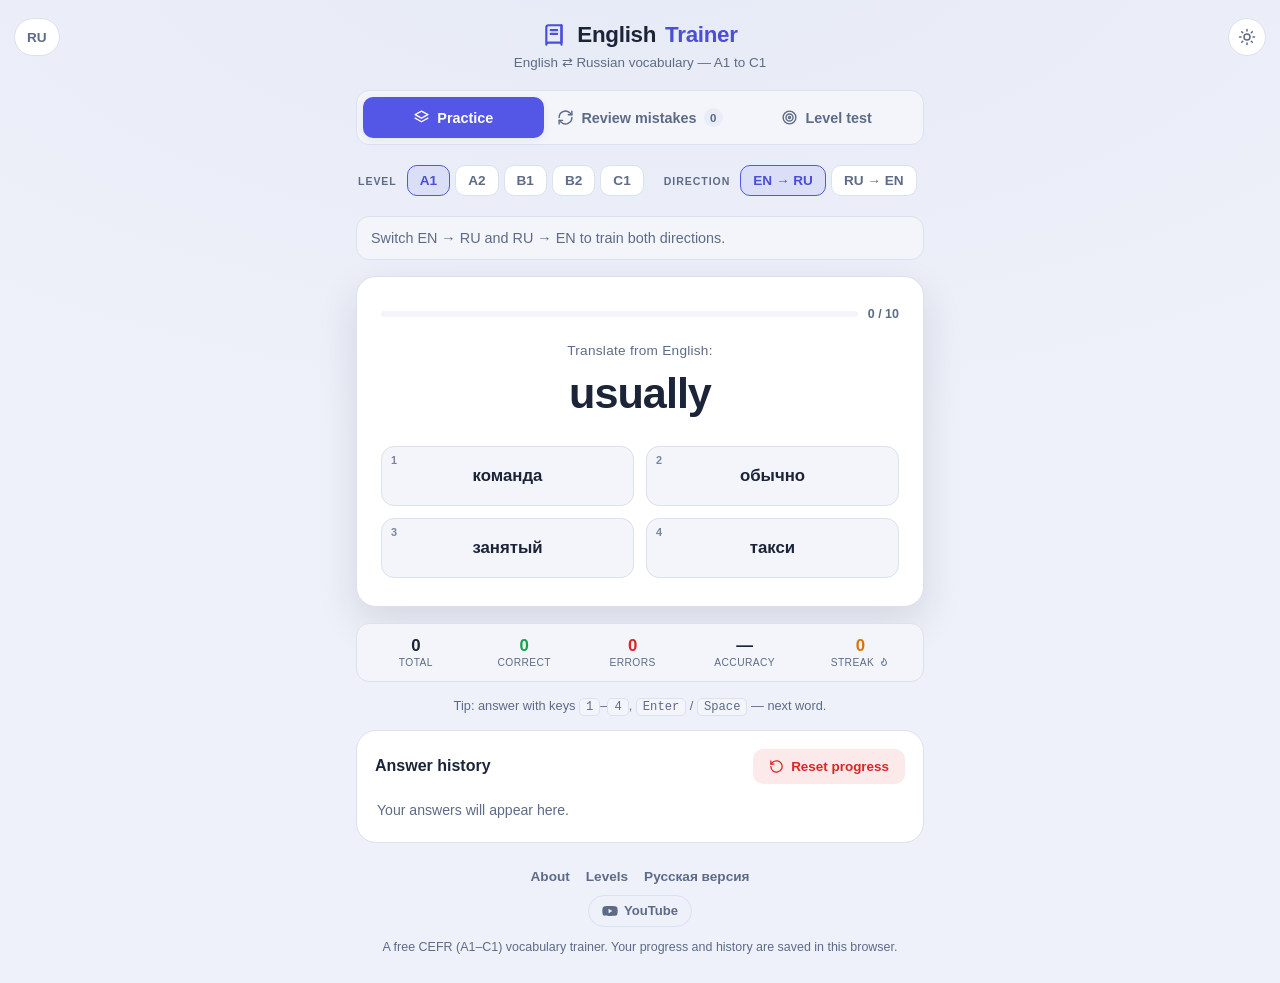
==== commit 3abccf5e: "Add asset versioning (?v=2) + bump.js to avoid stale browser/SW cache" ====
--- a/en/index.html
+++ b/en/index.html
@@ -43,7 +43,7 @@
   ] }
   </script>
 
-  <link rel="stylesheet" href="../css/style.css" />
+  <link rel="stylesheet" href="../css/style.css?v=2" />
   <script>
     (function () {
       try {
@@ -186,6 +186,6 @@
   <script src="../data/b1.js"></script>
   <script src="../data/b2.js"></script>
   <script src="../data/c1.js"></script>
-  <script src="../js/app.js"></script>
+  <script src="../js/app.js?v=2"></script>
 </body>
 </html>
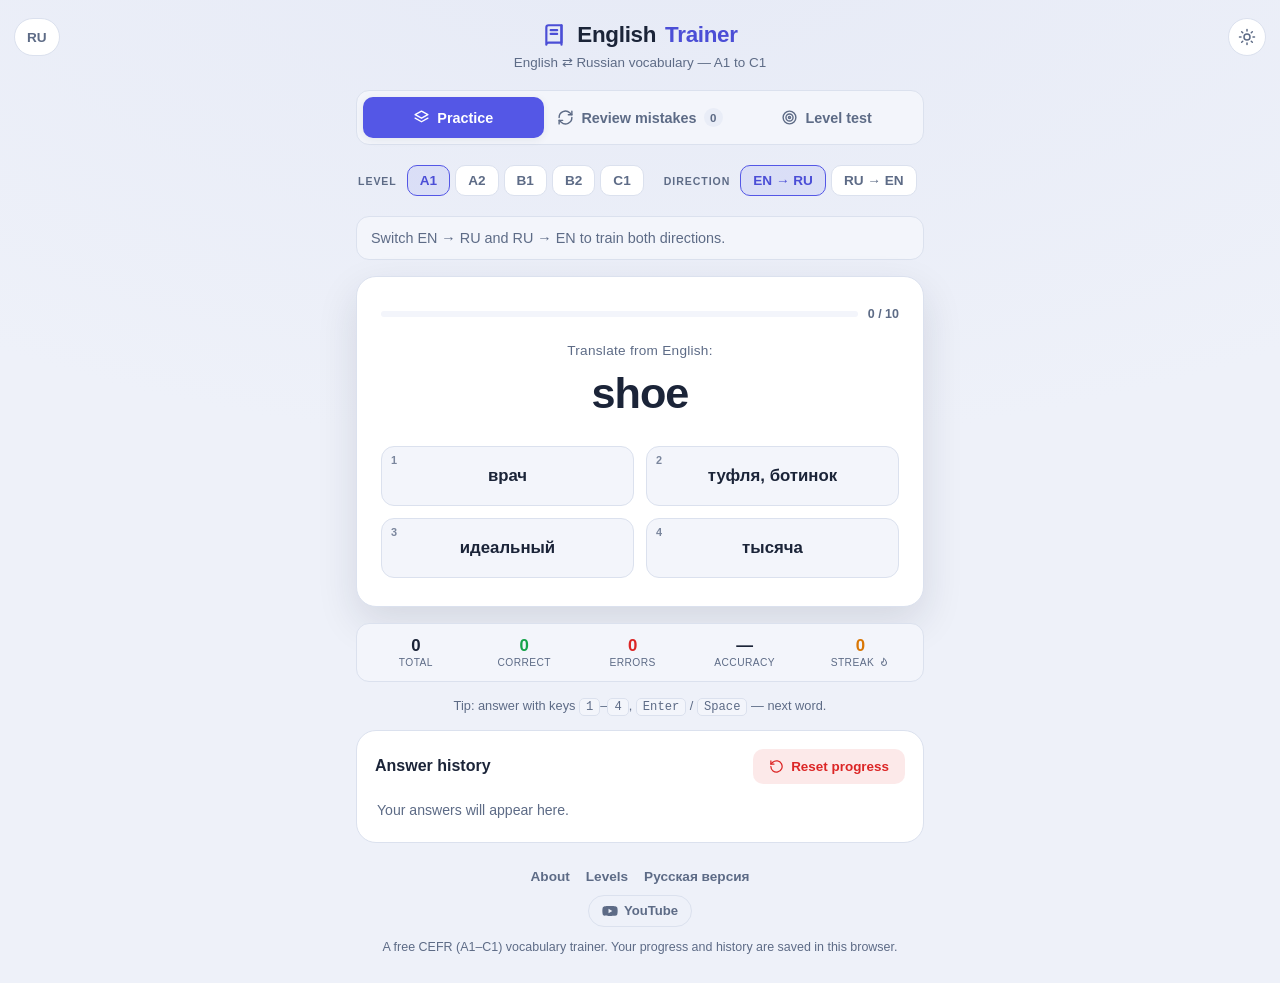
==== commit 01fc05ad: "Mobile: compact quiz-first layout (icon-only modes, tight controls, hidden tips, 2x2 options) + bump" ====
--- a/en/index.html
+++ b/en/index.html
@@ -43,7 +43,7 @@
   ] }
   </script>
 
-  <link rel="stylesheet" href="../css/style.css?v=2" />
+  <link rel="stylesheet" href="../css/style.css?v=4" />
   <script>
     (function () {
       try {
@@ -86,9 +86,9 @@
     </section>
 
     <nav class="modes" aria-label="Modes">
-      <button class="mode-btn is-active" data-mode="infinite"><svg viewBox="0 0 24 24" fill="none" stroke="currentColor" stroke-width="2" stroke-linecap="round" stroke-linejoin="round"><path d="M12 3 3 8l9 5 9-5-9-5z"/><path d="M3 13l9 5 9-5"/></svg>Practice</button>
-      <button class="mode-btn" data-mode="mistakes"><svg viewBox="0 0 24 24" fill="none" stroke="currentColor" stroke-width="2" stroke-linecap="round" stroke-linejoin="round"><path d="M3 12a9 9 0 0 1 15-6.7L21 8"/><path d="M21 3v5h-5"/><path d="M21 12a9 9 0 0 1-15 6.7L3 16"/><path d="M3 21v-5h5"/></svg>Review mistakes <span class="badge" id="mistakes-count">0</span></button>
-      <button class="mode-btn" data-mode="test"><svg viewBox="0 0 24 24" fill="none" stroke="currentColor" stroke-width="2"><circle cx="12" cy="12" r="9"/><circle cx="12" cy="12" r="5"/><circle cx="12" cy="12" r="1.5"/></svg>Level test</button>
+      <button class="mode-btn is-active" data-mode="infinite"><svg viewBox="0 0 24 24" fill="none" stroke="currentColor" stroke-width="2" stroke-linecap="round" stroke-linejoin="round"><path d="M12 3 3 8l9 5 9-5-9-5z"/><path d="M3 13l9 5 9-5"/></svg><span class="mlabel">Practice</span></button>
+      <button class="mode-btn" data-mode="mistakes"><svg viewBox="0 0 24 24" fill="none" stroke="currentColor" stroke-width="2" stroke-linecap="round" stroke-linejoin="round"><path d="M3 12a9 9 0 0 1 15-6.7L21 8"/><path d="M21 3v5h-5"/><path d="M21 12a9 9 0 0 1-15 6.7L3 16"/><path d="M3 21v-5h5"/></svg><span class="mlabel">Review mistakes</span> <span class="badge" id="mistakes-count">0</span></button>
+      <button class="mode-btn" data-mode="test"><svg viewBox="0 0 24 24" fill="none" stroke="currentColor" stroke-width="2"><circle cx="12" cy="12" r="9"/><circle cx="12" cy="12" r="5"/><circle cx="12" cy="12" r="1.5"/></svg><span class="mlabel">Level test</span></button>
     </nav>
 
     <div class="suggest is-tip" id="suggest">
@@ -186,6 +186,6 @@
   <script src="../data/b1.js"></script>
   <script src="../data/b2.js"></script>
   <script src="../data/c1.js"></script>
-  <script src="../js/app.js?v=2"></script>
+  <script src="../js/app.js?v=4"></script>
 </body>
 </html>
--- a/css/style.css
+++ b/css/style.css
@@ -448,3 +448,58 @@
 #reset-btn svg { width: 15px; height: 15px; }
 #reset-btn:hover { background: var(--wrong); color: #fff; border-color: var(--wrong); }
 .history-head { gap: 10px; }
+
+/* ==========================================================================
+   Плотная мобильная раскладка: quiz — главный экран без скролла.
+   modes/controls/подсказки остаются рабочими, но компактными.
+   ========================================================================== */
+@media (max-width: 640px) {
+  .app-header { padding: 14px 52px 2px; }
+  .logo { font-size: 1.2rem; }
+  .tagline { display: none; }                     /* убираем лишнюю строку */
+  .container { gap: 9px; padding: 10px 12px 8px; }
+
+  /* Режимы — компактный ряд иконок (подписи скрыты, функция сохранена) */
+  .modes { flex-direction: row; padding: 5px; gap: 5px; }
+  .mode-btn { width: auto; flex: 1 1 0; padding: 9px 6px; justify-content: center; }
+  .mode-btn .mlabel { display: none; }
+  .mode-btn svg { width: 20px; height: 20px; }
+  .mode-btn .badge { margin-left: 5px; }
+
+  /* Настройки — тесно, без текстовых подписей */
+  .controls { flex-direction: row; flex-wrap: wrap; gap: 8px 12px; padding: 0 2px; align-items: center; }
+  .control-group { gap: 6px; flex: 1 1 auto; }
+  .control-label { display: none; }
+  .level-switch { display: flex; gap: 4px; }
+  .level-btn { flex: 1; padding: 7px 0; font-size: .82rem; }
+  .dir-btn { padding: 7px 10px; font-size: .8rem; }
+
+  /* Декоративные советы не мешают; адаптивное предложение уровня остаётся */
+  .suggest.is-tip { display: none; }
+  .suggest { padding: 9px 12px; font-size: .85rem; }
+
+  /* Карточка-вопрос — компактно, варианты 2×2 чтобы влезали без скролла */
+  .quiz { padding: 16px 14px; }
+  .round-progress { margin-bottom: 12px; }
+  .quiz-word { font-size: 1.7rem; margin: 8px 0 16px; }
+  .options { grid-template-columns: 1fr 1fr; gap: 8px; }
+  .option { min-height: 50px; padding: 11px 8px; font-size: .95rem; }
+  .option .num { top: 4px; left: 6px; }
+  .next-btn { margin-top: 16px; padding: 12px 24px; }
+
+  /* Статистика ниже карточки — ещё компактнее */
+  .stats { padding: 9px 6px; }
+  .stat-value { font-size: .95rem; }
+  .stat-name { font-size: .58rem; }
+}
+
+/* Дополнительное ужатие для невысоких экранов */
+@media (max-width: 640px) and (max-height: 720px) {
+  .app-header { padding: 10px 52px 0; }
+  .container { gap: 7px; }
+  .quiz { padding: 14px 12px; }
+  .quiz-word { font-size: 1.55rem; margin: 6px 0 12px; }
+  .quiz-prompt { font-size: .8rem; }
+  .option { min-height: 46px; font-size: .92rem; }
+  .round-progress { margin-bottom: 10px; }
+}
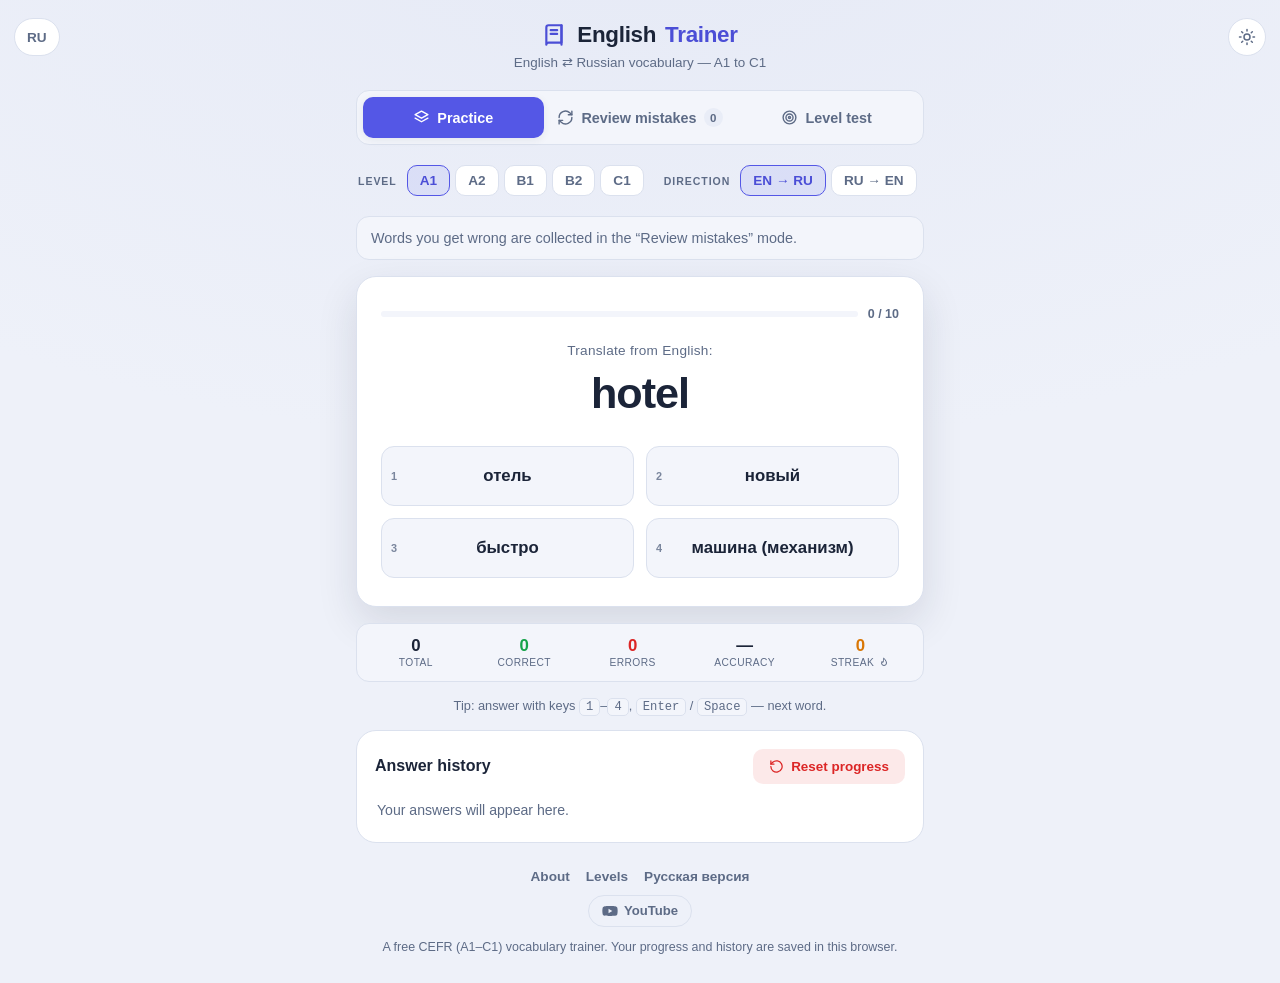
==== commit f9ce479a: "bump версия" ====
--- a/en/index.html
+++ b/en/index.html
@@ -43,7 +43,7 @@
   ] }
   </script>
 
-  <link rel="stylesheet" href="../css/style.css?v=4" />
+  <link rel="stylesheet" href="../css/style.css?v=5" />
   <script>
     (function () {
       try {
@@ -186,6 +186,6 @@
   <script src="../data/b1.js"></script>
   <script src="../data/b2.js"></script>
   <script src="../data/c1.js"></script>
-  <script src="../js/app.js?v=4"></script>
+  <script src="../js/app.js?v=5"></script>
 </body>
 </html>
--- a/css/style.css
+++ b/css/style.css
@@ -208,8 +208,7 @@
 .option:hover:not(:disabled) { border-color: var(--accent); background: var(--surface-3); transform: translateY(-1px); }
 .option:active:not(:disabled) { transform: translateY(0); }
 .option:disabled { cursor: default; }
-.option .num {
-  position: absolute; top: 7px; left: 9px; font-size: .68rem; color: var(--text-dim); font-weight: 700; opacity: .8;
+.option .num { position: absolute; top: 50%; left: 9px; transform: translate(0%, -50%); font-size: .68rem; color: var(--text-dim); font-weight: 700; opacity: .8;
 }
 .option.correct { background: var(--correct-soft); border-color: var(--correct); color: var(--correct); }
 .option.wrong { background: var(--wrong-soft); border-color: var(--wrong); color: var(--wrong); }
@@ -320,7 +319,7 @@
 
 /* ===== Мобильная адаптация ===== */
 @media (max-width: 600px) {
-  .app-header { padding: 18px 56px 4px; }
+  .app-header { padding: 22px 56px 4px; }
   .logo { font-size: 1.3rem; }
   .container { padding: 12px; gap: 13px; }
 
@@ -454,10 +453,10 @@
    modes/controls/подсказки остаются рабочими, но компактными.
    ========================================================================== */
 @media (max-width: 640px) {
-  .app-header { padding: 14px 52px 2px; }
+  .app-header { padding: 22px 52px 2px; }
   .logo { font-size: 1.2rem; }
   .tagline { display: none; }                     /* убираем лишнюю строку */
-  .container { gap: 9px; padding: 10px 12px 8px; }
+  .container { gap: 12px; padding: 24px 12px 8px; }
 
   /* Режимы — компактный ряд иконок (подписи скрыты, функция сохранена) */
   .modes { flex-direction: row; padding: 5px; gap: 5px; }
@@ -470,8 +469,8 @@
   .controls { flex-direction: row; flex-wrap: wrap; gap: 8px 12px; padding: 0 2px; align-items: center; }
   .control-group { gap: 6px; flex: 1 1 auto; }
   .control-label { display: none; }
-  .level-switch { display: flex; gap: 4px; }
-  .level-btn { flex: 1; padding: 7px 0; font-size: .82rem; }
+  .level-switch { display: flex; gap: 12px; }
+  .level-btn { flex: 1; padding: 7px; font-size: .82rem; }
   .dir-btn { padding: 7px 10px; font-size: .8rem; }
 
   /* Декоративные советы не мешают; адаптивное предложение уровня остаётся */
@@ -484,7 +483,9 @@
   .quiz-word { font-size: 1.7rem; margin: 8px 0 16px; }
   .options { grid-template-columns: 1fr 1fr; gap: 8px; }
   .option { min-height: 50px; padding: 11px 8px; font-size: .95rem; }
-  .option .num { top: 4px; left: 6px; }
+  .option .num { top: 50%;
+        left: 9px;
+        transform: translate(0%, -50%);}
   .next-btn { margin-top: 16px; padding: 12px 24px; }
 
   /* Статистика ниже карточки — ещё компактнее */
@@ -495,8 +496,8 @@
 
 /* Дополнительное ужатие для невысоких экранов */
 @media (max-width: 640px) and (max-height: 720px) {
-  .app-header { padding: 10px 52px 0; }
-  .container { gap: 7px; }
+  .app-header { padding:22px 52px 0; }
+  .container { gap: 12px; }
   .quiz { padding: 14px 12px; }
   .quiz-word { font-size: 1.55rem; margin: 6px 0 12px; }
   .quiz-prompt { font-size: .8rem; }
